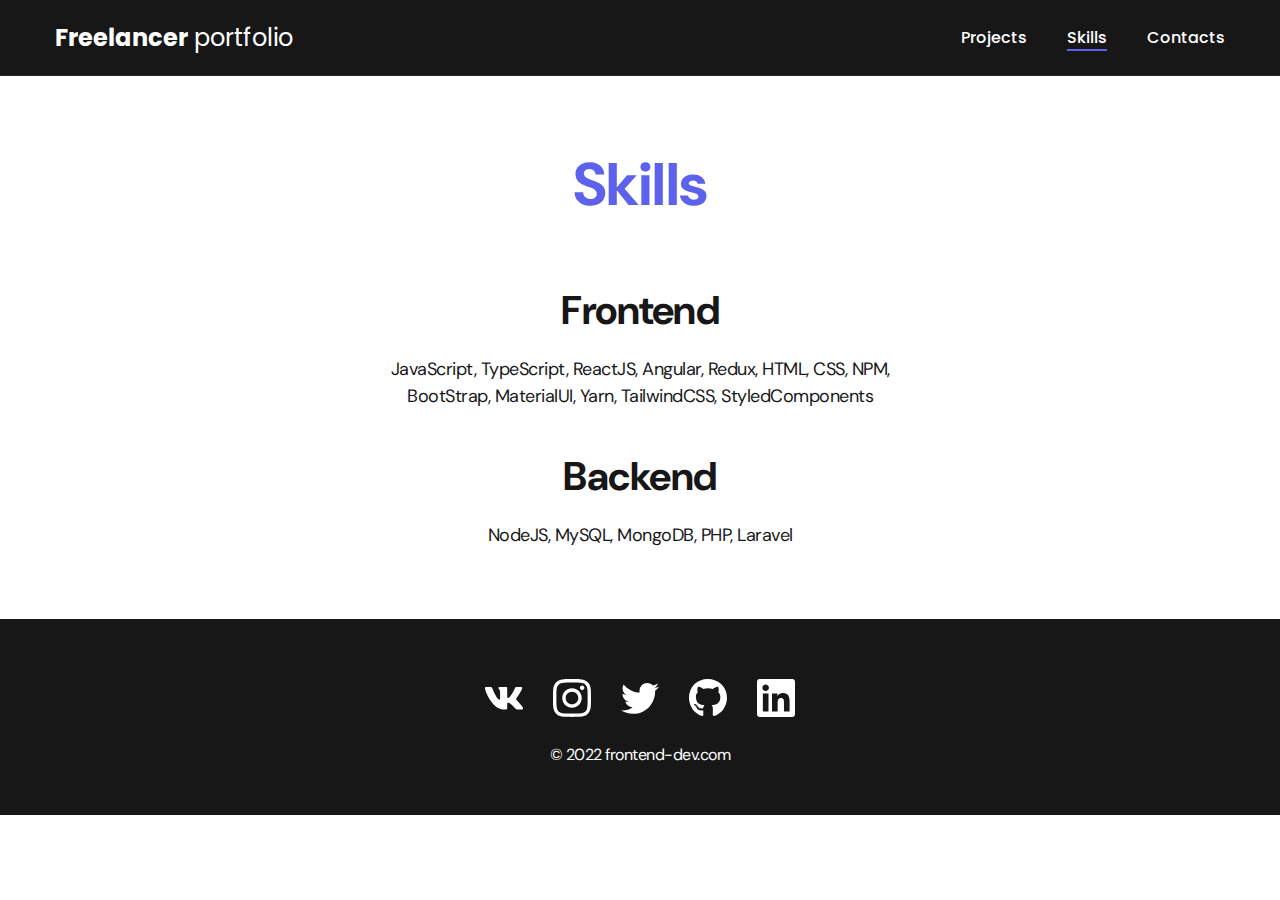
==== skills.html @ 2a2a513b "created page Skills" ====
<!DOCTYPE html>
<html lang="en">
	<head>
		<meta charset="UTF-8" />
		<meta http-equiv="X-UA-Compatible" content="IE=edge" />
		<meta name="viewport" content="width=device-width, initial-scale=1.0" />
		<title>skills</title>
		<link rel="stylesheet" href="./css/main.css" />
	</head>
	<body>
		<nav class="nav">
			<div class="container">
				<div class="nav-row">
					<a href="./ind" class="logo"><strong>Freelancer</strong> portfolio</a>
					<ul class="nav-list">
						<li class="nav-list__item">
							<a
								href="./index.html"
								class="nav-list__link "
							>
								Projects
							</a>
						</li>
						<li class="nav-list__item">
							<a href="./skills.html" class="nav-list__link nav-list__link--active">Skills</a>
						</li>
						<li class="nav-list__item">
							<a href="./contacts.html" class="nav-list__link">Contacts</a>
						</li>
					</ul>
				</div>
			</div>
		</nav>

		<main class="section">
			<div class="container">
				<h1 class="title-1">Skills</h1>

				<ul class="content-list">
					<li class="content-list__item">
						<h2 class="title-2">Frontend</h2>
						<p>JavaScript, TypeScript, ReactJS, Angular, Redux, HTML, CSS, NPM, BootStrap, MaterialUI, Yarn, TailwindCSS, StyledComponents</p>
					</li>
					<li class="content-list__item">
						<h2 class="title-2">Backend</h2>
						<p>NodeJS, MySQL, MongoDB, PHP, Laravel</p>
					
					</li>
				</ul>
              
			


			</div>
		</main>
		<footer class="footer">
			<div class="container">
				<div class="footer__wrapper">
					<ul class="social">
						<li class="social__item">
							<a href="#!"><img src="./img/icons/vk.svg" alt="Link" /></a>
						</li>
						<li class="social__item">
							<a href="#!"
								><img src="./img/icons/instagram.svg" alt="Link"
							/></a>
						</li>
						<li class="social__item">
							<a href="#!"><img src="./img/icons/twitter.svg" alt="Link" /></a>
						</li>
						<li class="social__item">
							<a href="#!"><img src="./img/icons/gitHub.svg" alt="Link" /></a>
						</li>
						<li class="social__item">
							<a href="#!"><img src="./img/icons/linkedIn.svg" alt="Link" /></a>
						</li>
					</ul>
					<div class="copyright"><p>© 2022 frontend-dev.com</p></div>
				</div>
			</div>
		</footer>
	</body>
</html>
---- css/main.css ----
@import "./reset.css";
@import url("https://fonts.googleapis.com/css2?family=DM+Sans:wght@400;500;700&family=Poppins:wght@400;500;700&display=swap");

/* font-family: 'DM Sans', sans-serif;
font-family: 'Poppins', sans-serif; */

:root {
	--black: #171718;
	--black-border: #26292d;
	--white: #fff;
	--purple: #5c62ec;

	--page-text-color: var(--black);
	--dark-bg: var(--black);
	--dark--border: var(--black-border);
	--header-text: var(--white);
	--accent: var(--purple);
}

html,
body {
	font-family: "DM Sans", sans-serif;
	letter-spacing: -0.5px;
	color: var(--black);
}

.container {
	margin: 0 auto;
	padding: 0 15px;
	max-width: 1200px;
}

/* General */
.section {
	padding: 70px 0;
}

.title-1 {
	margin-bottom: 60px;
	font-size: 60px;
	font-weight: 700;
	line-height: 1.3;
	color: var(--accent);
	text-align: center;
}

.title-2 {
	margin-bottom: 20px;
	font-size: 40px;
	line-height: 1.3;
	font-weight: 700;
}

/* Nav */

.nav {
	padding: 20px 0;
	border-bottom: 1px solid var(--dark--border);
	background-color: var(--dark-bg);
	color: var(--header-text);
	letter-spacing: normal;
}

.nav-row {
	display: flex;
	justify-content: space-between;
	align-items: center;
	column-gap: 30px;
	row-gap: 20px;
	flex-wrap: wrap;
}

.logo {
	color: var(--header-text);
	font-size: 24px;
	font-family: "Poppins", sans-serif;
}

.logo strong {
	font-weight: 700;
}

.nav-list {
	display: flex;
	align-items: center;
	column-gap: 40px;
	font-size: 16px;
	font-weight: 500;
	font-family: "Poppins", sans-serif;
}

.nav-list__link {
	color: var(--header-text);
	transition: opacity 0.2s ease-in;
}

.nav-list__link:hover {
	opacity: 0.8;
}

.nav-list__link--active {
	position: relative;
}

.nav-list__link--active::before {
	position: absolute;
	left: 0;
	top: 100%;
	content: "";
	display: block;
	width: 100%;
	height: 2px;
	background-color: var(--accent);
}

/* Header */

.header {
	background-color: var(--dark-bg);
	background-image: url(./../img/header-bg.png);
	background-repeat: no-repeat;
	background-size: auto;
	background-position: center center;
	color: var(--header-text);
	min-height: 695px;
	padding: 40px 0;
	display: flex;
	justify-content: center;
	align-items: center;
	text-align: center;
}

.header__wrapper {
	padding: 0 15px;
	max-width: 660px;
}
.header__title {
	margin-bottom: 20px;
	font-size: 40px;
	font-weight: 700;
	line-height: 1.4;
}

.header__title strong {
	font-size: 60px;
	font-weight: 700;
}

.header__title em {
	font-style: normal;
	color: var(--accent);
}

.header__text {
	margin-bottom: 40px;
	font-size: 18px;
	line-height: 1.333;
}

.header__text p + p {
	margin-top: 0.5em;
}

/* Button */

.btn {
	background-color: var(--accent);
	padding: 12px 28px;
	color: var(--white);
	font-size: 16px;
	font-weight: 500;
	letter-spacing: 0.15px;
	text-align: center;
	border-radius: 5px;
	display: inline-block;
	height: 48px;
	transition: opacity 0.2s ease-in;
}

.btn:hover {
	opacity: 0.8;
}

.btn:active {
	position: relative;
	top: 1px;
}

/* Button out-line */

.btn-outline {
	height: 48px;
	padding: 12px 20px;
	border-radius: 5px;
	border: 1px solid #000;
	color: #000;

	display: flex;
	column-gap: 10px;
	align-items: center;
	transition: background-color 0.2s ease-in;
}

.btn-outline:hover {
	background-color: rgba(233, 233, 231, 0.5);
}

.btn-outline:active {
	position: relative;
	top: 1px;
}

/* Projects*/
.projects {
	display: flex;
	flex-wrap: wrap;
	column-gap: 30px;
	row-gap: 30px;
}
.project {
	max-width: 370px;
	background-color: var(--white);
	box-shadow: 0px 5px 35px rgba(0, 0, 0, 0.25);
	border-radius: 10px;
}

.project__img {
	border-radius: 10px;
}

.project__title {
	padding: 15px 20px 25px;
	font-weight: 700;
	font-size: 24px;
	line-height: 1.3;
	color: var(--black);
}

/* project details */

.project-details {
	margin: 0 auto;
	max-width: 865px;
	display: flex;
	flex-direction: column;
	align-items: center;
}

.project-details__cover {
	min-width: 100%;
	margin-bottom: 40px;
	filter: drop-shadow(0px 5px 35px rgba(0, 0, 0, 0.25));
	border-radius: 10px;
}

.project-details__desc {
	margin-bottom: 30px;

	font-weight: 700;
	font-size: 24px;
	line-height: 1.3;
	color: var(--page-text-color);
	text-align: center;
}

/* content-list */

.content-list {
	margin: 0 auto;
	max-width: 570px;
	display: flex;
	flex-direction: column;
	align-items: center;
	text-align: center;
	row-gap: 40px;
}
.content-list__item {
	font-size: 18px;
	line-height: 1.5;
}

.content-list__item p + p {
	margin-top: 0.5em;
}

/* footer */

.footer {
	padding: 60px 0 50px;
	background-color: var(--dark-bg);
	color: var(--header-text);
}

.footer__wrapper {
	display: flex;
	flex-direction: column;
	align-items: center;
	row-gap: 27px;
}
.social {
	display: flex;
	column-gap: 30px;
	align-items: center;
}

.copyright {
	font-style: 16px;
}

.copyright p + p {
	margin-top: 0.5em;
}
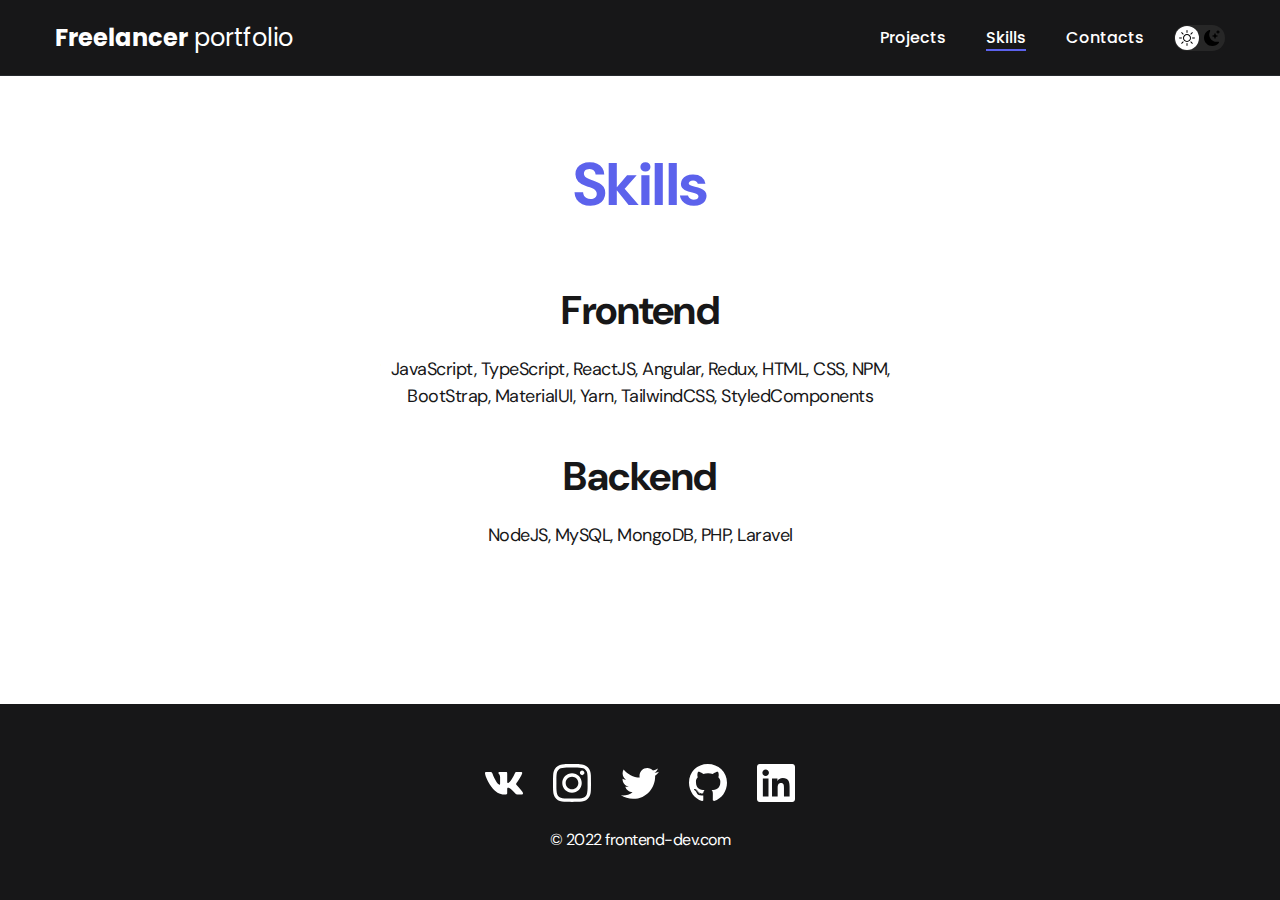
==== commit 8e0cef25: "adapted for the mobile version" ====
--- a/skills.html
+++ b/skills.html
@@ -12,6 +12,10 @@
 			<div class="container">
 				<div class="nav-row">
 					<a href="./ind" class="logo"><strong>Freelancer</strong> portfolio</a>
+					<button class="dark-mode-btn">
+						<img src="./img/icons/sun.svg" alt="light mode" class="dark-mode-btn__icon">
+						<img src="./img/icons/moon.svg" alt="dark mode" class="dark-mode-btn__icon">
+					</button>
 					<ul class="nav-list">
 						<li class="nav-list__item">
 							<a
@@ -79,5 +83,6 @@
 				</div>
 			</div>
 		</footer>
+		<script src="./js/main.js"></script>
 	</body>
 </html>
--- a/css/main.css
+++ b/css/main.css
@@ -22,6 +22,9 @@
 	font-family: "DM Sans", sans-serif;
 	letter-spacing: -0.5px;
 	color: var(--black);
+	height: 100%;
+	display: flex;
+	flex-direction: column;
 }
 
 .container {
@@ -51,6 +54,13 @@
 	font-weight: 700;
 }
 
+.telefon {
+	color: var(--black);
+}
+
+a.email {
+	color: var(--accent);
+}
 /* Nav */
 
 .nav {
@@ -63,7 +73,7 @@
 
 .nav-row {
 	display: flex;
-	justify-content: space-between;
+	justify-content: flex-end;
 	align-items: center;
 	column-gap: 30px;
 	row-gap: 20px;
@@ -74,6 +84,7 @@
 	color: var(--header-text);
 	font-size: 24px;
 	font-family: "Poppins", sans-serif;
+	margin-right: auto;
 }
 
 .logo strong {
@@ -82,6 +93,8 @@
 
 .nav-list {
 	display: flex;
+	flex-wrap: wrap;
+	row-gap: 10px;
 	align-items: center;
 	column-gap: 40px;
 	font-size: 16px;
@@ -111,6 +124,43 @@
 	width: 100%;
 	height: 2px;
 	background-color: var(--accent);
+}
+
+/* Dark mode btn */
+
+.dark-mode-btn {
+	order: 1;
+	position: relative;
+	display: flex;
+	justify-content: space-between;
+	width: 51px;
+	height: 26px;
+	padding: 5px;
+	border-radius: 55px;
+	background-color: #272727;
+}
+
+.dark-mode-btn::before {
+	content: '';
+	position: absolute;
+	left: 1px;
+	top: 1px;
+	display: block;
+	width: 24px;
+	height: 24px;
+	border-radius: 50%;
+	background-color: var(--white);
+	
+	transition: left 0.2s ease-in;
+}
+
+.dark-mode-btn--active::before {
+	left:26px;
+}
+
+.dark-mode-btn__icon {
+	position: relative;
+	z-index: 6;
 }
 
 /* Header */
@@ -216,6 +266,7 @@
 	flex-wrap: wrap;
 	column-gap: 30px;
 	row-gap: 30px;
+	justify-content: center;
 }
 .project {
 	max-width: 370px;
@@ -286,6 +337,7 @@
 /* footer */
 
 .footer {
+	margin-top: auto;
 	padding: 60px 0 50px;
 	background-color: var(--dark-bg);
 	color: var(--header-text);
@@ -310,3 +362,88 @@
 .copyright p + p {
 	margin-top: 0.5em;
 }
+
+@media (max-width: 620px) {
+	/* Header */
+	.header {
+		min-height: unset;
+	}
+	.header__title {
+		font-size: 30px;
+	}
+
+	.header__title strong {
+		font-size: 40px;
+	}
+
+	/* Nav */
+	.nav-row {
+		justify-content: space-between;
+	}
+
+	.dark-mode-btn {
+		order: 0;
+	}
+
+	/* General */
+
+	.section {
+		padding: 40px 0;
+	}
+
+	.title-1 {
+		margin-bottom: 30px;
+		font-size: 40px;
+	}
+
+	.title-2 {
+		margin-bottom: 10px;
+		font-size: 30px;
+	}
+
+	/* Projects */
+
+	.project__title {
+		padding: 10px 15px 20px;
+		font-size: 22px;
+	}
+
+	/* Rroject page */
+
+	.project-details__desc {
+		margin-bottom: 20px;
+		font-size: 20px;
+	}
+
+	/* Content List */
+
+	.content-list {
+		row-gap: 20px;
+	}
+
+	.content-list__item {
+		font-size: 16px;
+	}
+	
+	/* Footer */
+
+	.footer {
+		padding: 40px 0 30px;
+	}
+
+	.footer__wrapper {
+		row-gap: 20px;
+	}
+
+	/* Social */
+
+	.social {
+		column-gap: 20px;
+	}
+	.social__item {
+		width: 28px;
+	}
+
+}
+
+
